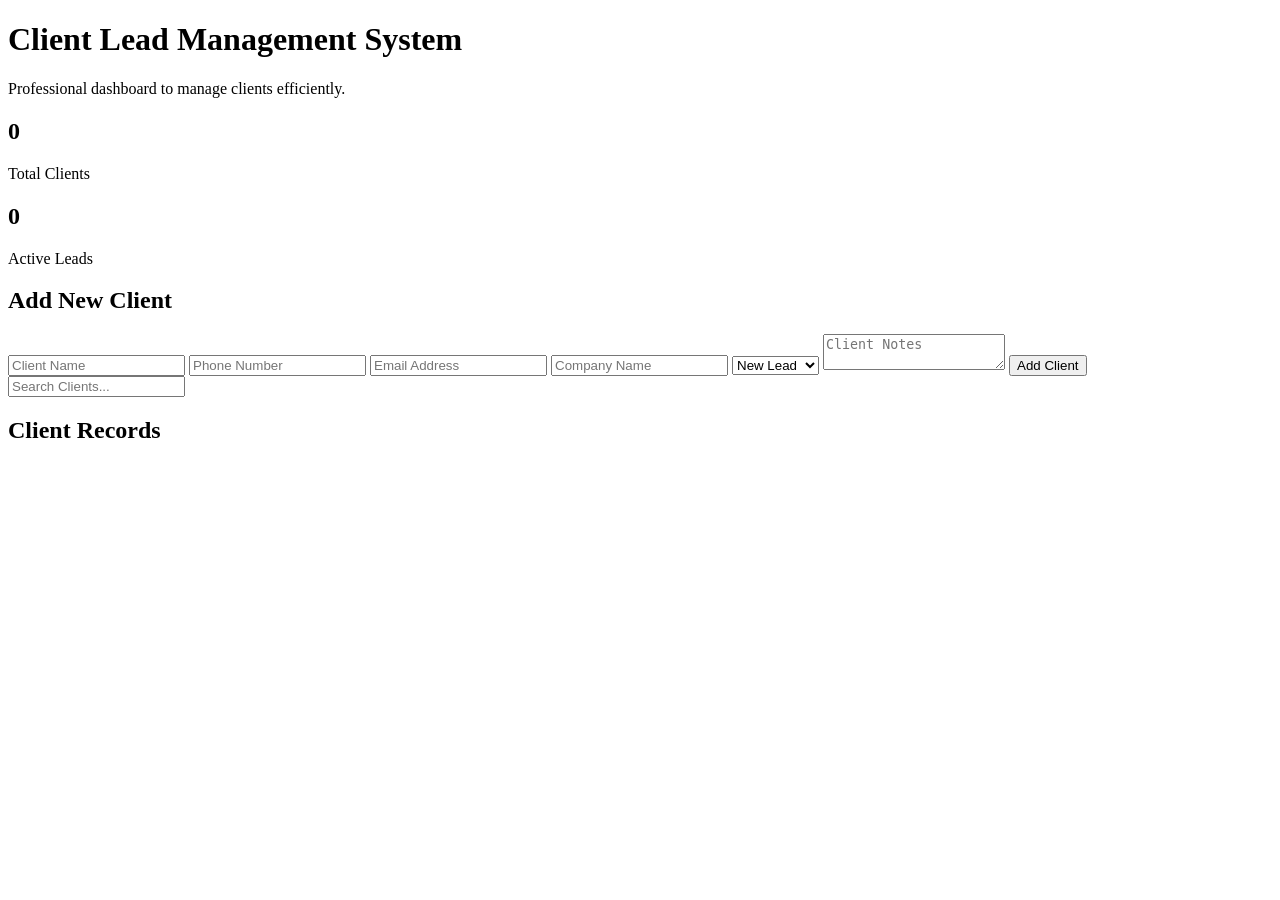
==== Task2.html @ 8d577a1d "Add files via upload" ====
<!DOCTYPE html>
<html>
<head>
  <title>Client Lead Management System</title>
  <link rel="stylesheet" href="task2.css">
</head>

<body>

<div class="container">

  <header>
    <h1>Client Lead Management System</h1>

    <p>
      Professional dashboard to manage clients efficiently.
    </p>
  </header>

  <div class="stats">

    <div class="stat-card">
      <h2 id="totalClients">0</h2>
      <p>Total Clients</p>
    </div>

    <div class="stat-card">
      <h2 id="activeClients">0</h2>
      <p>Active Leads</p>
    </div>

  </div>

  <div class="main-card">

    <h2>Add New Client</h2>

    <input type="text"
    id="name"
    placeholder="Client Name">

    <input type="text"
    id="phone"
    placeholder="Phone Number">

    <input type="email"
    id="email"
    placeholder="Email Address">

    <input type="text"
    id="company"
    placeholder="Company Name">

    <select id="status">
      <option>New Lead</option>
      <option>Pending</option>
      <option>Completed</option>
    </select>

    <textarea
    id="notes"
    placeholder="Client Notes"></textarea>

    <button onclick="addClient()">
      Add Client
    </button>

  </div>

  <div class="main-card">

    <div class="search-box">

      <input type="text"
      id="search"
      placeholder="Search Clients..."
      onkeyup="searchClient()">

    </div>

    <h2>Client Records</h2>

    <div id="clientList"></div>

  </div>

</div>

<script src="task2.js"></script>

</body>
</html>
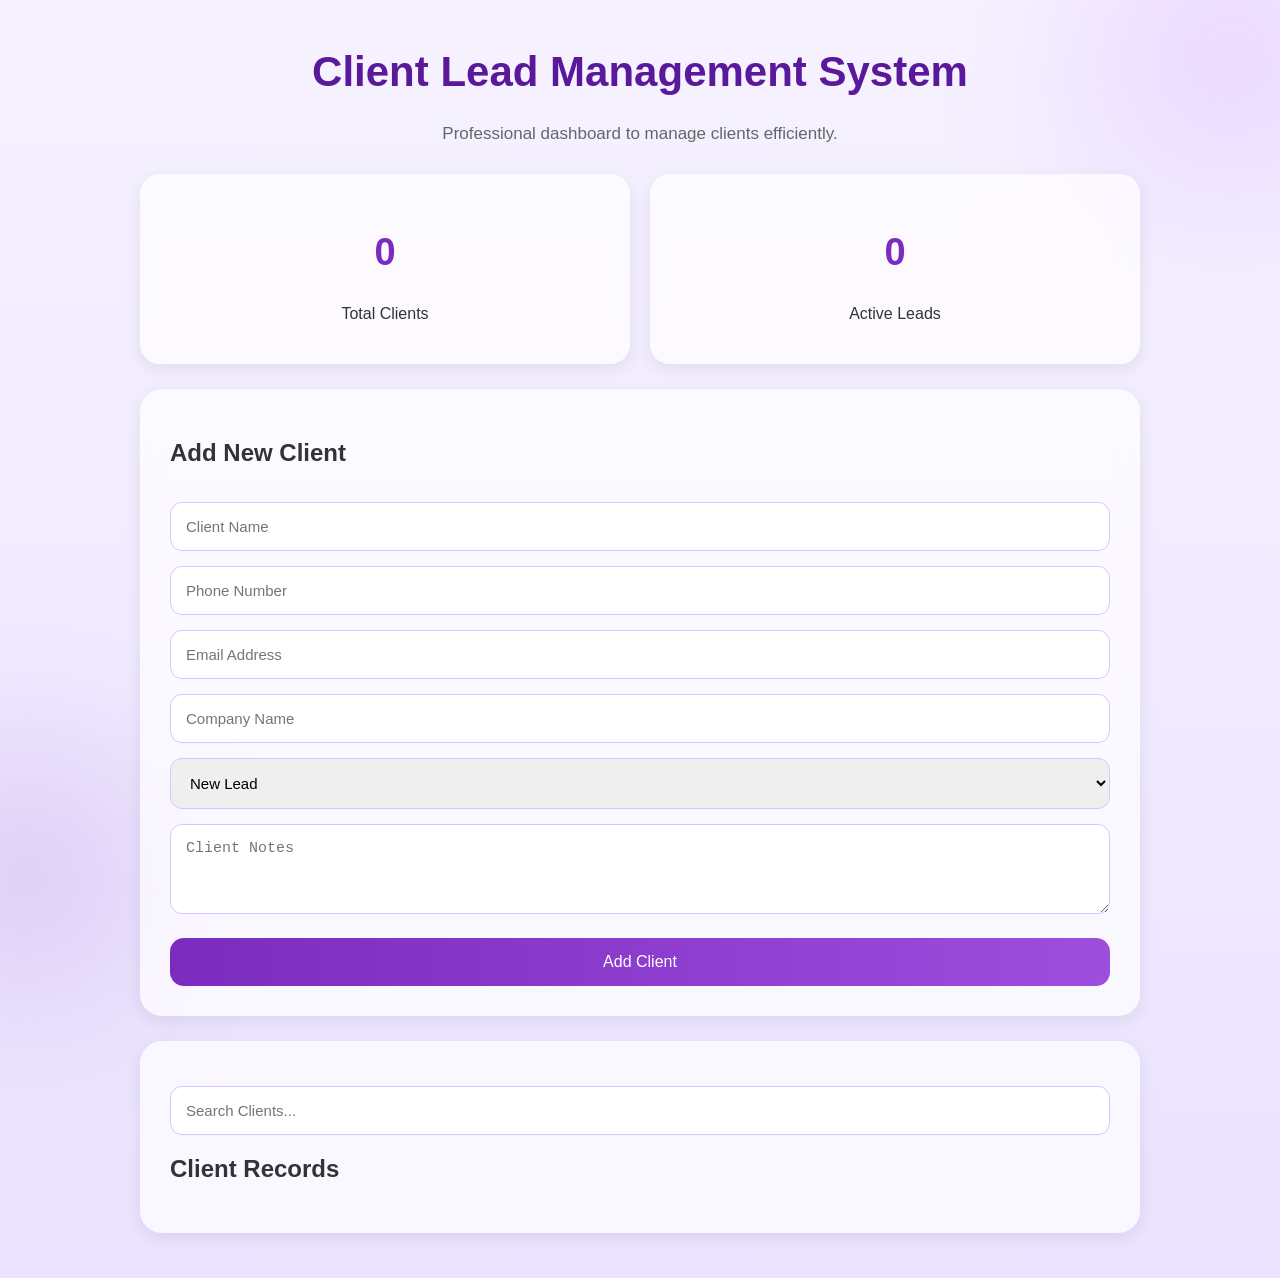
==== commit 564a7fd4: "Rename CSS and JS file references to Task2" ====
--- a/Task2.html
+++ b/Task2.html
@@ -2,7 +2,7 @@
 <html>
 <head>
   <title>Client Lead Management System</title>
-  <link rel="stylesheet" href="task2.css">
+  <link rel="stylesheet" href="Task2.css">
 </head>
 
 <body>
@@ -86,7 +86,7 @@
 
 </div>
 
-<script src="task2.js"></script>
+<script src="Task2.js"></script>
 
 </body>
-</html>+</html>
--- a/Task2.css
+++ b/Task2.css
@@ -0,0 +1,375 @@
+body {
+  margin: 0;
+  padding: 20px;
+  font-family: Arial, sans-serif;
+
+  background:
+  linear-gradient(to bottom,
+  #f6f2ff,
+  #ebe3ff);
+
+  color: #333;
+
+  animation: fadeIn 1s ease;
+}
+
+/* PAGE FADE */
+
+@keyframes fadeIn {
+
+  from {
+    opacity: 0;
+    transform: translateY(20px);
+  }
+
+  to {
+    opacity: 1;
+    transform: translateY(0);
+  }
+
+}
+
+/* BACKGROUND GLOW EFFECTS */
+
+body::before {
+
+  content: "";
+
+  position: fixed;
+
+  width: 300px;
+  height: 300px;
+
+  background: #c77dff;
+
+  border-radius: 50%;
+
+  top: -100px;
+  right: -100px;
+
+  opacity: 0.2;
+
+  filter: blur(80px);
+
+  z-index: -1;
+
+}
+
+body::after {
+
+  content: "";
+
+  position: fixed;
+
+  width: 250px;
+  height: 250px;
+
+  background: #7b2cbf;
+
+  border-radius: 50%;
+
+  bottom: -100px;
+  left: -100px;
+
+  opacity: 0.15;
+
+  filter: blur(80px);
+
+  z-index: -1;
+
+}
+
+.container {
+  max-width: 1000px;
+  margin: auto;
+}
+
+/* HEADER */
+
+header {
+  text-align: center;
+  margin-bottom: 30px;
+}
+
+header h1 {
+
+  color: #5a189a;
+
+  font-size: 42px;
+
+  text-align: center;
+
+  animation:
+  glow 2s ease-in-out infinite alternate;
+
+}
+
+@keyframes glow {
+
+  from {
+
+    text-shadow:
+    0px 0px 5px #c77dff,
+    0px 0px 10px #c77dff;
+
+  }
+
+  to {
+
+    text-shadow:
+    0px 0px 15px #9d4edd,
+    0px 0px 25px #9d4edd;
+
+  }
+
+}
+
+header p {
+  color: #666;
+  font-size: 17px;
+}
+
+/* STATS */
+
+.stats {
+  display: flex;
+  gap: 20px;
+  margin-bottom: 25px;
+}
+
+.stat-card {
+
+  flex: 1;
+
+  background:
+  rgba(255,255,255,0.7);
+
+  backdrop-filter: blur(10px);
+
+  padding: 25px;
+
+  border-radius: 20px;
+
+  text-align: center;
+
+  box-shadow:
+  0px 5px 18px rgba(0,0,0,0.08);
+
+  transition: 0.4s ease;
+
+}
+
+.stat-card:hover {
+
+  transform:
+  translateY(-8px);
+
+  box-shadow:
+  0px 10px 28px rgba(90,24,154,0.15);
+
+}
+
+.stat-card h2 {
+
+  color: #7b2cbf;
+  font-size: 38px;
+
+}
+
+/* MAIN CARDS */
+
+.main-card {
+
+  background:
+  rgba(255,255,255,0.7);
+
+  backdrop-filter: blur(10px);
+
+  padding: 30px;
+
+  border-radius: 22px;
+
+  margin-bottom: 25px;
+
+  box-shadow:
+  0px 5px 18px rgba(0,0,0,0.08);
+
+  transition: 0.4s ease;
+
+}
+
+.main-card:hover {
+
+  transform:
+  translateY(-6px);
+
+  box-shadow:
+  0px 10px 28px rgba(90,24,154,0.12);
+
+}
+
+/* INPUTS */
+
+input,
+textarea,
+select {
+
+  width: 100%;
+
+  padding: 15px;
+
+  margin-top: 15px;
+
+  border-radius: 12px;
+
+  border:
+  1px solid #d7c5ff;
+
+  font-size: 15px;
+
+  box-sizing: border-box;
+
+  transition: 0.3s;
+
+}
+
+input:focus,
+textarea:focus,
+select:focus {
+
+  outline: none;
+
+  border-color: #9d4edd;
+
+  box-shadow:
+  0px 0px 10px rgba(157,78,221,0.2);
+
+}
+
+textarea {
+  height: 90px;
+}
+
+/* BUTTON */
+
+button {
+
+  width: 100%;
+
+  margin-top: 20px;
+
+  background:
+  linear-gradient(to right,
+  #7b2cbf,
+  #9d4edd);
+
+  color: white;
+
+  border: none;
+
+  padding: 15px;
+
+  border-radius: 14px;
+
+  font-size: 16px;
+
+  transition: 0.3s;
+
+}
+
+button:hover {
+
+  transform: scale(1.03);
+
+  box-shadow:
+  0px 0px 18px rgba(157,78,221,0.4);
+
+}
+
+/* SEARCH */
+
+.search-box {
+  margin-bottom: 20px;
+}
+
+/* CLIENT CARDS */
+
+.client-card {
+
+  background: #f5f0ff;
+
+  padding: 22px;
+
+  border-radius: 18px;
+
+  margin-top: 20px;
+
+  line-height: 1.8;
+
+  transition: 0.4s ease;
+
+  animation:
+  popUp 0.5s ease;
+
+}
+
+.client-card:hover {
+
+  transform:
+  translateY(-5px);
+
+  box-shadow:
+  0px 8px 20px rgba(90,24,154,0.12);
+
+}
+
+@keyframes popUp {
+
+  from {
+    opacity: 0;
+    transform: scale(0.9);
+  }
+
+  to {
+    opacity: 1;
+    transform: scale(1);
+  }
+
+}
+
+/* STATUS TAGS */
+
+.status {
+
+  display: inline-block;
+
+  padding: 6px 14px;
+
+  border-radius: 25px;
+
+  color: white;
+
+  font-size: 14px;
+
+  margin-top: 10px;
+
+}
+
+.new {
+  background: #7b2cbf;
+}
+
+.pending {
+  background: #ff9f1c;
+}
+
+.completed {
+  background: #2dc653;
+}
+
+/* DELETE BUTTON */
+
+.delete-btn {
+  margin-top: 15px;
+  background: #e63946;
+}
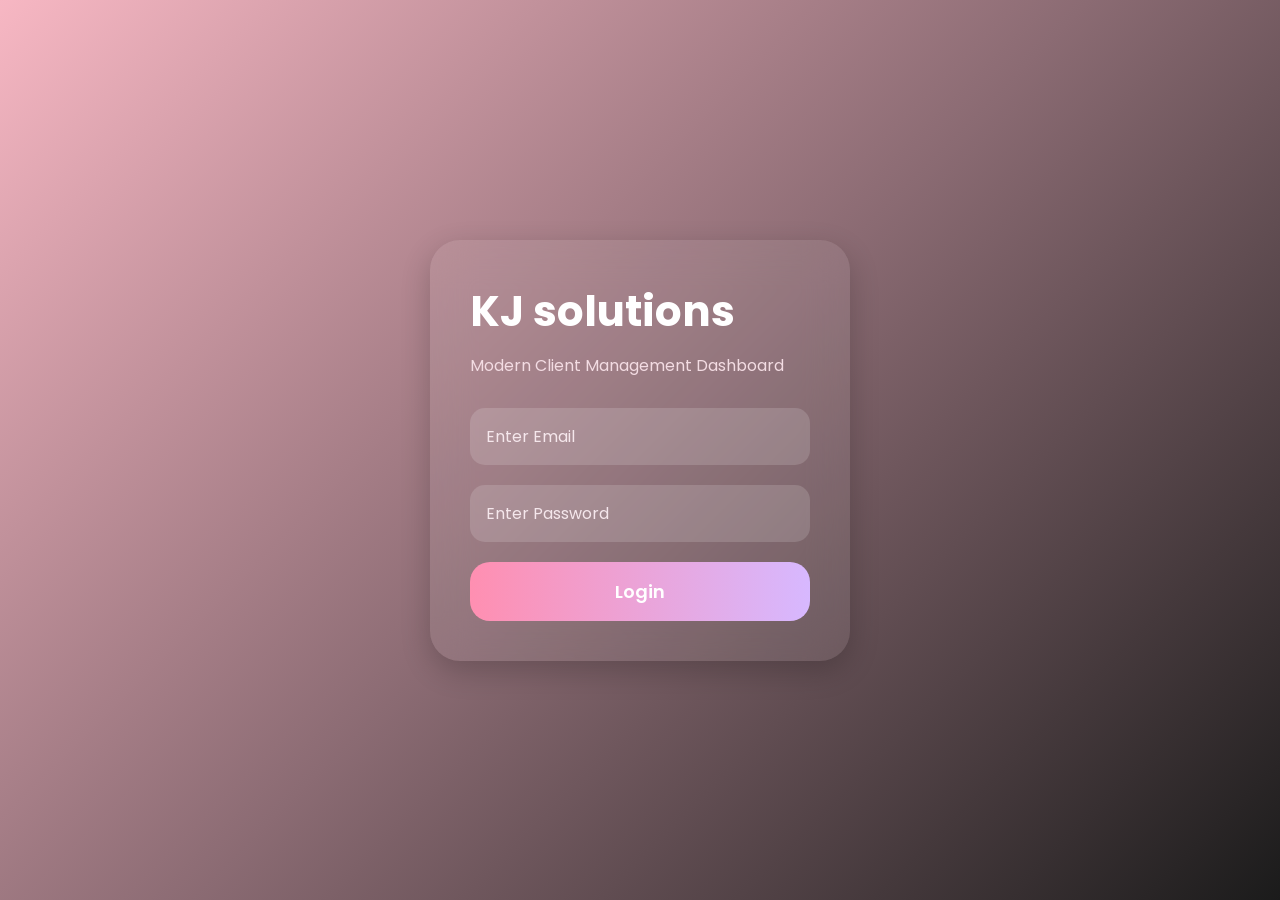
==== commit efcfe6e8: "Add files via upload" ====
--- a/Task2.html
+++ b/Task2.html
@@ -1,92 +1,924 @@
 <!DOCTYPE html>
-<html>
+<html lang="en">
 <head>
-  <title>Client Lead Management System</title>
-  <link rel="stylesheet" href="Task2.css">
+<meta charset="UTF-8">
+<meta name="viewport" content="width=device-width, initial-scale=1.0">
+
+<title>KJ Solutions CRM</title>
+
+<link rel="preconnect" href="https://fonts.googleapis.com">
+<link rel="preconnect" href="https://fonts.gstatic.com" crossorigin>
+
+<link href="https://fonts.googleapis.com/css2?family=Poppins:wght@300;400;500;600;700&display=swap" rel="stylesheet">
+
+<style>
+
+*{
+    margin:0;
+    padding:0;
+    box-sizing:border-box;
+    font-family:'Poppins',sans-serif;
+}
+
+body{
+    background:
+    linear-gradient(
+    135deg,
+    #f7b7c3,
+    #8b6b73,
+    #1b1b1b
+    );
+
+    color:white;
+    overflow-x:hidden;
+}
+
+/* LOGIN PAGE */
+
+.login-page{
+
+    width:100%;
+    height:100vh;
+
+    display:flex;
+    justify-content:center;
+    align-items:center;
+
+    padding:20px;
+}
+
+.login-box{
+
+    width:100%;
+    max-width:420px;
+
+    background:rgba(255,255,255,0.08);
+
+    backdrop-filter:blur(20px);
+
+    padding:40px;
+
+    border-radius:30px;
+
+    box-shadow:0 10px 30px rgba(0,0,0,0.2);
+
+    animation:fadeIn 1s ease;
+}
+
+.login-box h1{
+
+    font-size:42px;
+    margin-bottom:10px;
+}
+
+.login-box p{
+
+    color:#f3dce3;
+    margin-bottom:30px;
+}
+
+.login-box input{
+
+    width:100%;
+    padding:16px;
+
+    border:none;
+    outline:none;
+
+    border-radius:15px;
+
+    margin-bottom:20px;
+
+    background:rgba(255,255,255,0.15);
+
+    color:white;
+
+    font-size:16px;
+}
+
+.login-box input::placeholder{
+    color:#f5e7ec;
+}
+
+.login-box button{
+
+    width:100%;
+    padding:16px;
+
+    border:none;
+
+    border-radius:20px;
+
+    background:
+    linear-gradient(
+    to right,
+    #ff8fb1,
+    #d7b8ff
+    );
+
+    color:white;
+
+    font-size:18px;
+    font-weight:600;
+
+    cursor:pointer;
+
+    transition:0.4s;
+}
+
+.login-box button:hover{
+
+    transform:translateY(-3px);
+    box-shadow:0 0 20px #ffb3cb;
+}
+
+/* DASHBOARD */
+
+.dashboard{
+
+    display:none;
+
+    width:100%;
+
+    padding:30px;
+}
+
+.topbar{
+
+    display:flex;
+    justify-content:space-between;
+    align-items:center;
+
+    margin-bottom:50px;
+}
+
+.logo{
+
+    font-size:42px;
+    font-weight:700;
+}
+
+.topbar button{
+
+    padding:15px 30px;
+
+    border:none;
+
+    border-radius:20px;
+
+    background:
+    linear-gradient(
+    to right,
+    #ff8fb1,
+    #d7b8ff
+    );
+
+    color:white;
+
+    font-size:16px;
+    font-weight:600;
+
+    cursor:pointer;
+}
+
+.hero-section{
+
+    display:flex;
+    justify-content:space-between;
+    align-items:center;
+
+    gap:40px;
+
+    margin-bottom:60px;
+}
+
+.hero-text{
+
+    flex:1;
+}
+
+.hero-text h2{
+
+    font-size:70px;
+    line-height:1.1;
+
+    margin-bottom:20px;
+
+    color:#ffd7ef;
+}
+
+.hero-text p{
+
+    font-size:20px;
+
+    line-height:1.8;
+
+    color:#f5dce8;
+
+    margin-bottom:30px;
+}
+
+.hero-text button{
+
+    padding:18px 40px;
+
+    border:none;
+
+    border-radius:30px;
+
+    background:
+    linear-gradient(
+    to right,
+    #ff8fb1,
+    #d7b8ff
+    );
+
+    color:white;
+
+    font-size:18px;
+    font-weight:600;
+
+    cursor:pointer;
+}
+
+.hero-image{
+
+    flex:1;
+}
+
+.hero-image img{
+
+    width:100%;
+
+    border-radius:40px;
+
+    box-shadow:0 10px 40px rgba(0,0,0,0.3);
+}
+
+/* STATS */
+
+.stats-section{
+
+    display:grid;
+
+    grid-template-columns:
+    repeat(auto-fit,minmax(220px,1fr));
+
+    gap:25px;
+
+    margin-bottom:60px;
+}
+
+.stat-card{
+
+    background:rgba(255,255,255,0.08);
+
+    backdrop-filter:blur(15px);
+
+    padding:30px;
+
+    border-radius:30px;
+
+    transition:0.4s;
+}
+
+.stat-card:hover{
+
+    transform:translateY(-8px);
+}
+
+.stat-card h3{
+
+    font-size:48px;
+    margin-bottom:10px;
+}
+
+/* CLIENT SECTION */
+
+.client-section{
+
+    background:rgba(255,255,255,0.08);
+
+    padding:30px;
+
+    border-radius:30px;
+
+    margin-bottom:60px;
+}
+
+.client-section h2{
+
+    margin-bottom:30px;
+
+    font-size:40px;
+}
+
+.client-section input{
+
+    width:100%;
+
+    padding:16px;
+
+    margin-bottom:20px;
+
+    border:none;
+    outline:none;
+
+    border-radius:15px;
+
+    background:rgba(255,255,255,0.15);
+
+    color:white;
+
+    font-size:16px;
+}
+
+.client-section input::placeholder{
+
+    color:#f5dce8;
+}
+
+.client-section button{
+
+    padding:15px 35px;
+
+    border:none;
+
+    border-radius:20px;
+
+    background:
+    linear-gradient(
+    to right,
+    #ff8fb1,
+    #d7b8ff
+    );
+
+    color:white;
+
+    font-size:16px;
+    font-weight:600;
+
+    cursor:pointer;
+
+    margin-bottom:30px;
+}
+
+table{
+
+    width:100%;
+
+    border-collapse:collapse;
+}
+
+th,td{
+
+    padding:18px;
+
+    text-align:left;
+}
+
+th{
+
+    background:rgba(255,255,255,0.1);
+}
+
+tr{
+
+    border-bottom:1px solid rgba(255,255,255,0.1);
+}
+
+/* ANALYTICS */
+
+.analytics{
+
+    margin-bottom:60px;
+}
+
+.analytics h2{
+
+    font-size:42px;
+
+    margin-bottom:30px;
+}
+
+.analytics-grid{
+
+    display:grid;
+
+    grid-template-columns:
+    repeat(auto-fit,minmax(250px,1fr));
+
+    gap:25px;
+}
+
+.analytics-card{
+
+    background:rgba(255,255,255,0.08);
+
+    padding:30px;
+
+    border-radius:30px;
+
+    transition:0.4s;
+}
+
+.analytics-card:hover{
+
+    transform:scale(1.03);
+}
+
+.analytics-card h3{
+
+    font-size:40px;
+
+    margin-bottom:15px;
+}
+
+/* FOOTER */
+
+footer{
+
+    text-align:center;
+
+    padding:30px;
+
+    color:#f5dce8;
+}
+
+/* MOBILE */
+
+@media(max-width:768px){
+
+.hero-section{
+
+    flex-direction:column;
+}
+
+.hero-text h2{
+
+    font-size:48px;
+}
+
+.topbar{
+
+    flex-direction:column;
+
+    gap:20px;
+}
+
+.dashboard{
+
+    padding:20px;
+}
+
+.login-box{
+
+    padding:30px 20px;
+}
+
+}
+
+/* ANIMATION */
+
+@keyframes fadeIn{
+
+from{
+    opacity:0;
+    transform:translateY(20px);
+}
+
+to{
+    opacity:1;
+    transform:translateY(0);
+}
+
+}
+
+</style>
 </head>
 
 <body>
 
-<div class="container">
-
-  <header>
-    <h1>Client Lead Management System</h1>
-
-    <p>
-      Professional dashboard to manage clients efficiently.
-    </p>
-  </header>
-
-  <div class="stats">
-
-    <div class="stat-card">
-      <h2 id="totalClients">0</h2>
-      <p>Total Clients</p>
+<!-- LOGIN -->
+
+<div class="login-page">
+
+    <div class="login-box">
+
+        <h1>KJ solutions</h1>
+
+        <p>
+        Modern Client Management Dashboard
+        </p>
+
+        <input type="email"
+        placeholder="Enter Email">
+
+        <input type="password"
+        placeholder="Enter Password">
+
+        <button onclick="showDashboard()">
+        Login
+        </button>
+
     </div>
 
-    <div class="stat-card">
-      <h2 id="activeClients">0</h2>
-      <p>Active Leads</p>
+</div>
+
+<!-- DASHBOARD -->
+
+<div class="dashboard" id="dashboard">
+
+    <div class="topbar">
+
+        <div class="logo">
+        KJ CRM
+        </div>
+
+        <button>
+        Chennai, India 📍
+        </button>
+
     </div>
 
-  </div>
-
-  <div class="main-card">
-
-    <h2>Add New Client</h2>
-
-    <input type="text"
-    id="name"
-    placeholder="Client Name">
-
-    <input type="text"
-    id="phone"
-    placeholder="Phone Number">
-
-    <input type="email"
-    id="email"
-    placeholder="Email Address">
-
-    <input type="text"
-    id="company"
-    placeholder="Company Name">
-
-    <select id="status">
-      <option>New Lead</option>
-      <option>Pending</option>
-      <option>Completed</option>
-    </select>
-
-    <textarea
-    id="notes"
-    placeholder="Client Notes"></textarea>
-
-    <button onclick="addClient()">
-      Add Client
-    </button>
-
-  </div>
-
-  <div class="main-card">
-
-    <div class="search-box">
-
-      <input type="text"
-      id="search"
-      placeholder="Search Clients..."
-      onkeyup="searchClient()">
+    <!-- HERO -->
+
+    <div class="hero-section">
+
+        <div class="hero-text">
+
+            <h2>
+            Manage Client Records Efficiently
+            </h2>
+
+            <p>
+            Professional CRM dashboard to manage
+            projects, analytics, meetings and
+            customer records with aesthetic modern UI.
+            </p>
+
+            <button>
+            Explore More
+            </button>
+
+        </div>
+
+        <div class="hero-image">
+
+            <img src="https://images.unsplash.com/photo-1522202176988-66273c2fd55f?q=80&w=1200&auto=format&fit=crop">
+
+        </div>
 
     </div>
 
-    <h2>Client Records</h2>
-
-    <div id="clientList"></div>
-
-  </div>
+    <!-- STATS -->
+
+    <div class="stats-section">
+
+        <div class="stat-card">
+            <h3>120+</h3>
+            <p>Projects Completed</p>
+        </div>
+
+        <div class="stat-card">
+            <h3>98%</h3>
+            <p>Success Rate</p>
+        </div>
+
+        <div class="stat-card">
+            <h3>24/7</h3>
+            <p>Support</p>
+        </div>
+
+    </div>
+
+    <!-- CLIENT RECORDS -->
+
+    <div class="client-section">
+
+        <h2>
+        Client Records
+        </h2>
+
+        <input type="text"
+        id="clientName"
+        placeholder="Client Name">
+
+        <input type="text"
+        id="clientProject"
+        placeholder="Project Name">
+
+        <button onclick="addClient()">
+        Add Client
+        </button>
+
+        <table>
+
+            <thead>
+
+                <tr>
+
+                    <th>Client</th>
+                    <th>Project</th>
+                    <th>Status</th>
+
+                </tr>
+
+            </thead>
+
+            <tbody id="clientTable">
+
+            </tbody>
+
+        </table>
+
+    </div>
+
+    <!-- ANALYTICS -->
+
+    <div class="analytics">
+
+        <h2>
+        Analytics Overview
+        </h2>
+
+        <div class="analytics-grid">
+
+            <div class="analytics-card">
+
+                <h3>85%</h3>
+
+                <p>
+                Customer Satisfaction
+                </p>
+
+            </div>
+
+            <div class="analytics-card">
+
+                <h3>250+</h3>
+
+                <p>
+                Active Clients
+                </p>
+
+            </div>
+
+            <div class="analytics-card">
+
+                <h3>40+</h3>
+
+                <p>
+                Meetings This Week
+                </p>
+
+            </div>
+
+        </div>
+
 
 </div>
 
-<script src="Task2.js"></script>
+<!-- JAVASCRIPT -->
+
+<script>
+
+function showDashboard(){
+
+document.querySelector(".login-page")
+.style.display="none";
+
+document.getElementById("dashboard")
+.style.display="block";
+
+}
+
+function addClient(){
+
+const name =
+document.getElementById("clientName").value;
+
+const project =
+document.getElementById("clientProject").value;
+
+if(name==="" || project===""){
+
+alert("Please fill all fields");
+
+return;
+
+}
+
+const table =
+document.getElementById("clientTable");
+
+const row =
+table.insertRow();
+
+row.innerHTML = `
+
+<tr>
+<td>${name}</td>
+<td>${project}</td>
+<td>Active</td>
+</tr>
+
+`;
+
+document.getElementById("clientName").value="";
+document.getElementById("clientProject").value="";
+
+}
+
+</script>
 
 </body>
 </html>
+<!-- GRAPH SECTION -->
+
+<div class="analytics">
+
+    <h2>
+    Performance Graph
+    </h2>
+
+    <div class="graph-container">
+
+        <div class="graph-card">
+
+            <div class="bar bar1">
+                <span>80%</span>
+            </div>
+
+            <div class="bar bar2">
+                <span>65%</span>
+            </div>
+
+            <div class="bar bar3">
+                <span>95%</span>
+            </div>
+
+            <div class="bar bar4">
+                <span>75%</span>
+            </div>
+
+            <div class="bar bar5">
+                <span>90%</span>
+            </div>
+
+        </div>
+
+        <div class="graph-labels">
+
+            <p>Clients</p>
+
+            <p>Projects</p>
+
+            <p>Growth</p>
+
+            <p>Meetings</p>
+
+            <p>Revenue</p>
+
+        </div>
+
+    </div>
+
+</div>
+
+
+
+<style>
+
+.graph-container{
+
+    background:rgba(255,255,255,0.08);
+
+    padding:30px;
+
+    border-radius:30px;
+
+    margin-top:30px;
+}
+
+.graph-card{
+
+    display:flex;
+
+    justify-content:space-around;
+
+    align-items:flex-end;
+
+    height:300px;
+
+    gap:20px;
+}
+
+.bar{
+
+    width:60px;
+
+    border-radius:20px 20px 0 0;
+
+    position:relative;
+
+    animation:grow 2s ease;
+}
+
+.bar span{
+
+    position:absolute;
+
+    top:-35px;
+
+    left:50%;
+
+    transform:translateX(-50%);
+
+    font-weight:600;
+}
+
+.bar1{
+
+    height:220px;
+
+    background:
+    linear-gradient(
+    to top,
+    #ff8fb1,
+    #ffd1dc
+    );
+}
+
+.bar2{
+
+    height:180px;
+
+    background:
+    linear-gradient(
+    to top,
+    #cba6f7,
+    #f4d4ff
+    );
+}
+
+.bar3{
+
+    height:260px;
+
+    background:
+    linear-gradient(
+    to top,
+    #ff8fb1,
+    #d7b8ff
+    );
+}
+
+.bar4{
+
+    height:200px;
+
+    background:
+    linear-gradient(
+    to top,
+    #ffc2d1,
+    #e9c6ff
+    );
+}
+
+.bar5{
+
+    height:240px;
+
+    background:
+    linear-gradient(
+    to top,
+    #ff9eb5,
+    #e0bbff
+    );
+}
+
+.graph-labels{
+
+    display:flex;
+
+    justify-content:space-around;
+
+    margin-top:20px;
+
+    color:#f5dce8;
+}
+
+@keyframes grow{
+
+from{
+
+    height:0;
+}
+
+}
+
+</style>
+<footer>
+  Designed with  🌙  by KJ solutions 
+</footer>
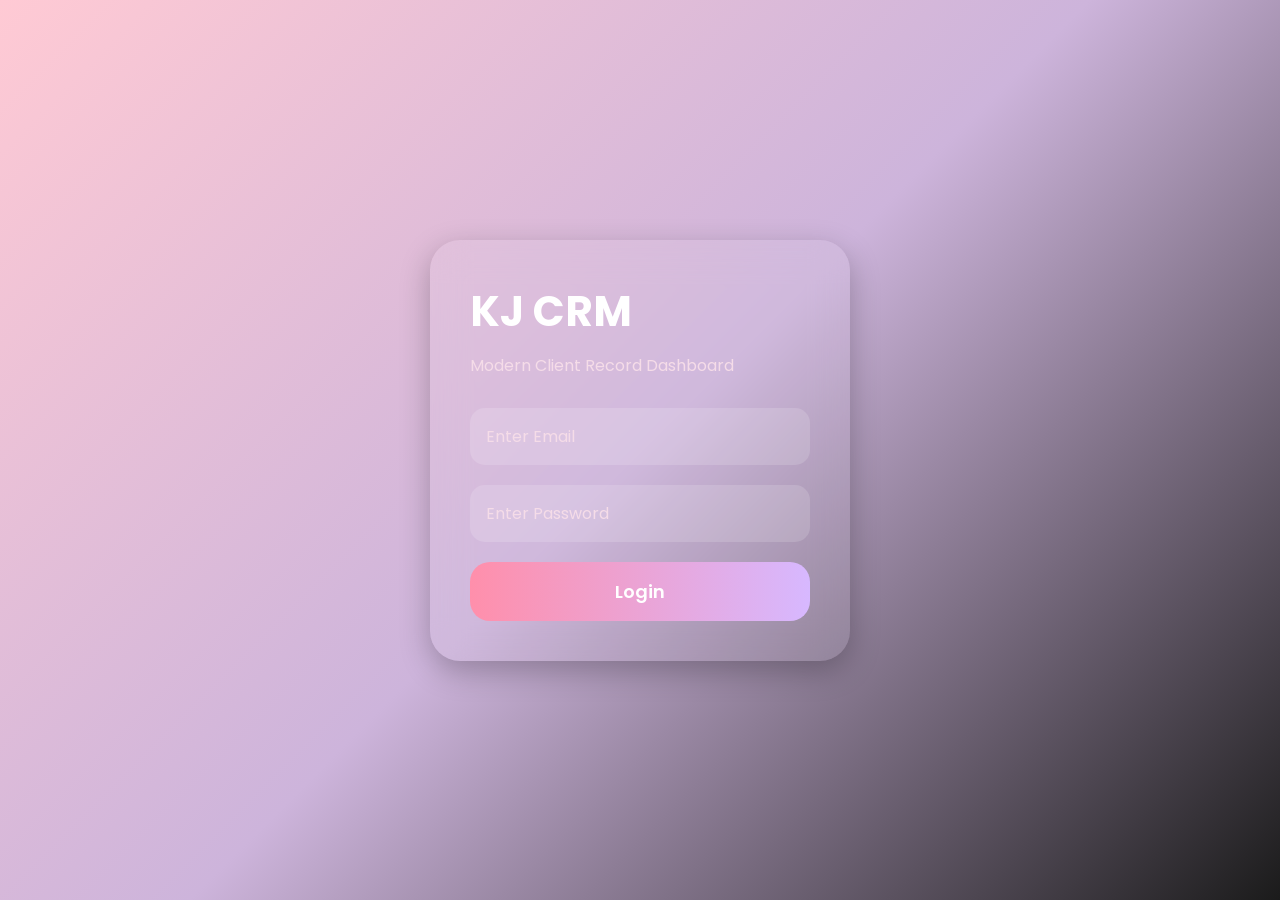
==== commit 75e66d07: "Add initial HTML structure for KJ Solutions CRM" ====
--- a/Task2.html
+++ b/Task2.html
@@ -1,13 +1,13 @@
 <!DOCTYPE html>
 <html lang="en">
 <head>
+
 <meta charset="UTF-8">
 <meta name="viewport" content="width=device-width, initial-scale=1.0">
 
 <title>KJ Solutions CRM</title>
 
 <link rel="preconnect" href="https://fonts.googleapis.com">
-<link rel="preconnect" href="https://fonts.gstatic.com" crossorigin>
 
 <link href="https://fonts.googleapis.com/css2?family=Poppins:wght@300;400;500;600;700&display=swap" rel="stylesheet">
 
@@ -21,19 +21,21 @@
 }
 
 body{
+
     background:
     linear-gradient(
     135deg,
-    #f7b7c3,
-    #8b6b73,
+    #ffcad4,
+    #cdb4db,
     #1b1b1b
     );
 
     color:white;
+
     overflow-x:hidden;
 }
 
-/* LOGIN PAGE */
+/* LOGIN */
 
 .login-page{
 
@@ -54,13 +56,13 @@
 
     background:rgba(255,255,255,0.08);
 
-    backdrop-filter:blur(20px);
+    backdrop-filter:blur(18px);
 
     padding:40px;
 
     border-radius:30px;
 
-    box-shadow:0 10px 30px rgba(0,0,0,0.2);
+    box-shadow:0 10px 30px rgba(0,0,0,0.25);
 
     animation:fadeIn 1s ease;
 }
@@ -68,18 +70,21 @@
 .login-box h1{
 
     font-size:42px;
+
     margin-bottom:10px;
 }
 
 .login-box p{
 
-    color:#f3dce3;
     margin-bottom:30px;
+
+    color:#f5dce8;
 }
 
 .login-box input{
 
     width:100%;
+
     padding:16px;
 
     border:none;
@@ -97,12 +102,14 @@
 }
 
 .login-box input::placeholder{
-    color:#f5e7ec;
+
+    color:#f5dce8;
 }
 
 .login-box button{
 
     width:100%;
+
     padding:16px;
 
     border:none;
@@ -112,7 +119,7 @@
     background:
     linear-gradient(
     to right,
-    #ff8fb1,
+    #ff8fab,
     #d7b8ff
     );
 
@@ -129,6 +136,7 @@
 .login-box button:hover{
 
     transform:translateY(-3px);
+
     box-shadow:0 0 20px #ffb3cb;
 }
 
@@ -140,8 +148,10 @@
 
     width:100%;
 
-    padding:30px;
-}
+    padding:40px;
+}
+
+/* TOPBAR */
 
 .topbar{
 
@@ -149,7 +159,7 @@
     justify-content:space-between;
     align-items:center;
 
-    margin-bottom:50px;
+    margin-bottom:60px;
 }
 
 .logo{
@@ -158,7 +168,7 @@
     font-weight:700;
 }
 
-.topbar button{
+.location-btn{
 
     padding:15px 30px;
 
@@ -169,17 +179,16 @@
     background:
     linear-gradient(
     to right,
-    #ff8fb1,
+    #ff8fab,
     #d7b8ff
     );
 
     color:white;
 
-    font-size:16px;
     font-weight:600;
-
-    cursor:pointer;
-}
+}
+
+/* HERO */
 
 .hero-section{
 
@@ -187,9 +196,9 @@
     justify-content:space-between;
     align-items:center;
 
-    gap:40px;
-
-    margin-bottom:60px;
+    gap:50px;
+
+    margin-bottom:70px;
 }
 
 .hero-text{
@@ -199,23 +208,24 @@
 
 .hero-text h2{
 
-    font-size:70px;
+    font-size:68px;
+
     line-height:1.1;
 
-    margin-bottom:20px;
-
-    color:#ffd7ef;
+    margin-bottom:25px;
+
+    color:#ffe5f0;
 }
 
 .hero-text p{
 
-    font-size:20px;
-
-    line-height:1.8;
+    font-size:19px;
+
+    line-height:1.9;
+
+    margin-bottom:30px;
 
     color:#f5dce8;
-
-    margin-bottom:30px;
 }
 
 .hero-text button{
@@ -229,16 +239,22 @@
     background:
     linear-gradient(
     to right,
-    #ff8fb1,
+    #ff8fab,
     #d7b8ff
     );
 
     color:white;
 
     font-size:18px;
-    font-weight:600;
 
     cursor:pointer;
+
+    transition:0.4s;
+}
+
+.hero-text button:hover{
+
+    transform:translateY(-4px);
 }
 
 .hero-image{
@@ -250,9 +266,11 @@
 
     width:100%;
 
-    border-radius:40px;
+    border-radius:35px;
 
     box-shadow:0 10px 40px rgba(0,0,0,0.3);
+
+    animation:float 4s ease infinite;
 }
 
 /* STATS */
@@ -266,7 +284,7 @@
 
     gap:25px;
 
-    margin-bottom:60px;
+    margin-bottom:70px;
 }
 
 .stat-card{
@@ -275,7 +293,7 @@
 
     backdrop-filter:blur(15px);
 
-    padding:30px;
+    padding:35px;
 
     border-radius:30px;
 
@@ -290,27 +308,28 @@
 .stat-card h3{
 
     font-size:48px;
+
     margin-bottom:10px;
 }
 
-/* CLIENT SECTION */
+/* CLIENT RECORDS */
 
 .client-section{
 
     background:rgba(255,255,255,0.08);
 
-    padding:30px;
+    padding:35px;
 
     border-radius:30px;
 
-    margin-bottom:60px;
+    margin-bottom:70px;
 }
 
 .client-section h2{
 
+    font-size:42px;
+
     margin-bottom:30px;
-
-    font-size:40px;
 }
 
 .client-section input{
@@ -329,8 +348,6 @@
     background:rgba(255,255,255,0.15);
 
     color:white;
-
-    font-size:16px;
 }
 
 .client-section input::placeholder{
@@ -349,13 +366,12 @@
     background:
     linear-gradient(
     to right,
-    #ff8fb1,
+    #ff8fab,
     #d7b8ff
     );
 
     color:white;
 
-    font-size:16px;
     font-weight:600;
 
     cursor:pointer;
@@ -391,7 +407,7 @@
 
 .analytics{
 
-    margin-bottom:60px;
+    margin-bottom:70px;
 }
 
 .analytics h2{
@@ -415,405 +431,51 @@
 
     background:rgba(255,255,255,0.08);
 
+    padding:35px;
+
+    border-radius:30px;
+
+    transition:0.4s;
+}
+
+.analytics-card:hover{
+
+    transform:scale(1.03);
+}
+
+.analytics-card h3{
+
+    font-size:42px;
+
+    margin-bottom:15px;
+}
+
+/* GRAPH */
+
+.graph-container{
+
+    background:rgba(255,255,255,0.08);
+
     padding:30px;
 
     border-radius:30px;
 
-    transition:0.4s;
-}
-
-.analytics-card:hover{
-
-    transform:scale(1.03);
-}
-
-.analytics-card h3{
-
-    font-size:40px;
-
-    margin-bottom:15px;
-}
-
-/* FOOTER */
-
-footer{
-
-    text-align:center;
-
-    padding:30px;
-
-    color:#f5dce8;
-}
-
-/* MOBILE */
-
-@media(max-width:768px){
-
-.hero-section{
-
-    flex-direction:column;
-}
-
-.hero-text h2{
-
-    font-size:48px;
-}
-
-.topbar{
-
-    flex-direction:column;
+    margin-top:30px;
+}
+
+.graph-card{
+
+    display:flex;
+
+    justify-content:space-around;
+
+    align-items:flex-end;
+
+    height:300px;
 
     gap:20px;
 }
 
-.dashboard{
-
-    padding:20px;
-}
-
-.login-box{
-
-    padding:30px 20px;
-}
-
-}
-
-/* ANIMATION */
-
-@keyframes fadeIn{
-
-from{
-    opacity:0;
-    transform:translateY(20px);
-}
-
-to{
-    opacity:1;
-    transform:translateY(0);
-}
-
-}
-
-</style>
-</head>
-
-<body>
-
-<!-- LOGIN -->
-
-<div class="login-page">
-
-    <div class="login-box">
-
-        <h1>KJ solutions</h1>
-
-        <p>
-        Modern Client Management Dashboard
-        </p>
-
-        <input type="email"
-        placeholder="Enter Email">
-
-        <input type="password"
-        placeholder="Enter Password">
-
-        <button onclick="showDashboard()">
-        Login
-        </button>
-
-    </div>
-
-</div>
-
-<!-- DASHBOARD -->
-
-<div class="dashboard" id="dashboard">
-
-    <div class="topbar">
-
-        <div class="logo">
-        KJ CRM
-        </div>
-
-        <button>
-        Chennai, India 📍
-        </button>
-
-    </div>
-
-    <!-- HERO -->
-
-    <div class="hero-section">
-
-        <div class="hero-text">
-
-            <h2>
-            Manage Client Records Efficiently
-            </h2>
-
-            <p>
-            Professional CRM dashboard to manage
-            projects, analytics, meetings and
-            customer records with aesthetic modern UI.
-            </p>
-
-            <button>
-            Explore More
-            </button>
-
-        </div>
-
-        <div class="hero-image">
-
-            <img src="https://images.unsplash.com/photo-1522202176988-66273c2fd55f?q=80&w=1200&auto=format&fit=crop">
-
-        </div>
-
-    </div>
-
-    <!-- STATS -->
-
-    <div class="stats-section">
-
-        <div class="stat-card">
-            <h3>120+</h3>
-            <p>Projects Completed</p>
-        </div>
-
-        <div class="stat-card">
-            <h3>98%</h3>
-            <p>Success Rate</p>
-        </div>
-
-        <div class="stat-card">
-            <h3>24/7</h3>
-            <p>Support</p>
-        </div>
-
-    </div>
-
-    <!-- CLIENT RECORDS -->
-
-    <div class="client-section">
-
-        <h2>
-        Client Records
-        </h2>
-
-        <input type="text"
-        id="clientName"
-        placeholder="Client Name">
-
-        <input type="text"
-        id="clientProject"
-        placeholder="Project Name">
-
-        <button onclick="addClient()">
-        Add Client
-        </button>
-
-        <table>
-
-            <thead>
-
-                <tr>
-
-                    <th>Client</th>
-                    <th>Project</th>
-                    <th>Status</th>
-
-                </tr>
-
-            </thead>
-
-            <tbody id="clientTable">
-
-            </tbody>
-
-        </table>
-
-    </div>
-
-    <!-- ANALYTICS -->
-
-    <div class="analytics">
-
-        <h2>
-        Analytics Overview
-        </h2>
-
-        <div class="analytics-grid">
-
-            <div class="analytics-card">
-
-                <h3>85%</h3>
-
-                <p>
-                Customer Satisfaction
-                </p>
-
-            </div>
-
-            <div class="analytics-card">
-
-                <h3>250+</h3>
-
-                <p>
-                Active Clients
-                </p>
-
-            </div>
-
-            <div class="analytics-card">
-
-                <h3>40+</h3>
-
-                <p>
-                Meetings This Week
-                </p>
-
-            </div>
-
-        </div>
-
-
-</div>
-
-<!-- JAVASCRIPT -->
-
-<script>
-
-function showDashboard(){
-
-document.querySelector(".login-page")
-.style.display="none";
-
-document.getElementById("dashboard")
-.style.display="block";
-
-}
-
-function addClient(){
-
-const name =
-document.getElementById("clientName").value;
-
-const project =
-document.getElementById("clientProject").value;
-
-if(name==="" || project===""){
-
-alert("Please fill all fields");
-
-return;
-
-}
-
-const table =
-document.getElementById("clientTable");
-
-const row =
-table.insertRow();
-
-row.innerHTML = `
-
-<tr>
-<td>${name}</td>
-<td>${project}</td>
-<td>Active</td>
-</tr>
-
-`;
-
-document.getElementById("clientName").value="";
-document.getElementById("clientProject").value="";
-
-}
-
-</script>
-
-</body>
-</html>
-<!-- GRAPH SECTION -->
-
-<div class="analytics">
-
-    <h2>
-    Performance Graph
-    </h2>
-
-    <div class="graph-container">
-
-        <div class="graph-card">
-
-            <div class="bar bar1">
-                <span>80%</span>
-            </div>
-
-            <div class="bar bar2">
-                <span>65%</span>
-            </div>
-
-            <div class="bar bar3">
-                <span>95%</span>
-            </div>
-
-            <div class="bar bar4">
-                <span>75%</span>
-            </div>
-
-            <div class="bar bar5">
-                <span>90%</span>
-            </div>
-
-        </div>
-
-        <div class="graph-labels">
-
-            <p>Clients</p>
-
-            <p>Projects</p>
-
-            <p>Growth</p>
-
-            <p>Meetings</p>
-
-            <p>Revenue</p>
-
-        </div>
-
-    </div>
-
-</div>
-
-
-
-<style>
-
-.graph-container{
-
-    background:rgba(255,255,255,0.08);
-
-    padding:30px;
-
-    border-radius:30px;
-
-    margin-top:30px;
-}
-
-.graph-card{
-
-    display:flex;
-
-    justify-content:space-around;
-
-    align-items:flex-end;
-
-    height:300px;
-
-    gap:20px;
-}
-
 .bar{
 
     width:60px;
@@ -834,8 +496,6 @@
     left:50%;
 
     transform:translateX(-50%);
-
-    font-weight:600;
 }
 
 .bar1{
@@ -845,20 +505,20 @@
     background:
     linear-gradient(
     to top,
-    #ff8fb1,
-    #ffd1dc
+    #ff8fab,
+    #ffd6e0
     );
 }
 
 .bar2{
 
-    height:180px;
+    height:170px;
 
     background:
     linear-gradient(
     to top,
-    #cba6f7,
-    #f4d4ff
+    #cdb4db,
+    #f4e1ff
     );
 }
 
@@ -869,7 +529,7 @@
     background:
     linear-gradient(
     to top,
-    #ff8fb1,
+    #ff8fab,
     #d7b8ff
     );
 }
@@ -909,16 +569,400 @@
     color:#f5dce8;
 }
 
+/* FOOTER */
+
+footer{
+
+    text-align:center;
+
+    padding:30px;
+
+    color:#f5dce8;
+}
+
+/* MOBILE */
+
+@media(max-width:768px){
+
+.hero-section{
+
+    flex-direction:column;
+}
+
+.hero-text h2{
+
+    font-size:48px;
+}
+
+.topbar{
+
+    flex-direction:column;
+
+    gap:20px;
+}
+
+.dashboard{
+
+    padding:20px;
+}
+
+}
+
+/* ANIMATIONS */
+
+@keyframes float{
+
+0%{
+    transform:translateY(0);
+}
+
+50%{
+    transform:translateY(-15px);
+}
+
+100%{
+    transform:translateY(0);
+}
+
+}
+
 @keyframes grow{
 
 from{
-
     height:0;
 }
 
 }
 
+@keyframes fadeIn{
+
+from{
+    opacity:0;
+    transform:translateY(20px);
+}
+
+to{
+    opacity:1;
+    transform:translateY(0);
+}
+
+}
+
 </style>
+
+</head>
+
+<body>
+
+<!-- LOGIN -->
+
+<div class="login-page">
+
+<div class="login-box">
+
+<h1>KJ CRM</h1>
+
+<p>
+Modern Client Record Dashboard
+</p>
+
+<input type="email"
+placeholder="Enter Email">
+
+<input type="password"
+placeholder="Enter Password">
+
+<button onclick="showDashboard()">
+Login
+</button>
+
+</div>
+
+</div>
+
+<!-- DASHBOARD -->
+
+<div class="dashboard"
+id="dashboard">
+
+<!-- TOPBAR -->
+
+<div class="topbar">
+
+<div class="logo">
+KJ CRM
+</div>
+
+<button class="location-btn">
+Chennai, India 📍
+</button>
+
+</div>
+
+<!-- HERO -->
+
+<div class="hero-section">
+
+<div class="hero-text">
+
+<h2>
+Manage Client Records Efficiently
+</h2>
+
+<p>
+Professional CRM dashboard to manage projects,
+analytics, meetings and customer records with
+modern aesthetic UI.
+</p>
+
+<button>
+Explore Dashboard
+</button>
+
+</div>
+
+<div class="hero-image">
+
+<img src="https://images.unsplash.com/photo-1522202176988-66273c2fd55f?q=80&w=1200&auto=format&fit=crop">
+
+</div>
+
+</div>
+
+<!-- STATS -->
+
+<div class="stats-section">
+
+<div class="stat-card">
+
+<h3>120+</h3>
+
+<p>
+Projects Completed
+</p>
+
+</div>
+
+<div class="stat-card">
+
+<h3>250+</h3>
+
+<p>
+Active Clients
+</p>
+
+</div>
+
+<div class="stat-card">
+
+<h3>98%</h3>
+
+<p>
+Success Rate
+</p>
+
+</div>
+
+</div>
+
+<!-- CLIENT RECORDS -->
+
+<div class="client-section">
+
+<h2>
+Client Records
+</h2>
+
+<input type="text"
+id="clientName"
+placeholder="Client Name">
+
+<input type="text"
+id="clientProject"
+placeholder="Project Name">
+
+<button onclick="addClient()">
+Add Client
+</button>
+
+<table>
+
+<thead>
+
+<tr>
+
+<th>Client</th>
+<th>Project</th>
+<th>Status</th>
+
+</tr>
+
+</thead>
+
+<tbody id="clientTable">
+
+</tbody>
+
+</table>
+
+</div>
+
+<!-- ANALYTICS -->
+
+<div class="analytics">
+
+<h2>
+Analytics Overview
+</h2>
+
+<div class="analytics-grid">
+
+<div class="analytics-card">
+
+<h3>85%</h3>
+
+<p>
+Customer Satisfaction
+</p>
+
+</div>
+
+<div class="analytics-card">
+
+<h3>40+</h3>
+
+<p>
+Meetings This Week
+</p>
+
+</div>
+
+<div class="analytics-card">
+
+<h3>92%</h3>
+
+<p>
+Task Completion
+</p>
+
+</div>
+
+</div>
+
+</div>
+
+<!-- GRAPH -->
+
+<div class="analytics">
+
+<h2>
+Performance Graph
+</h2>
+
+<div class="graph-container">
+
+<div class="graph-card">
+
+<div class="bar bar1">
+<span>80%</span>
+</div>
+
+<div class="bar bar2">
+<span>65%</span>
+</div>
+
+<div class="bar bar3">
+<span>95%</span>
+</div>
+
+<div class="bar bar4">
+<span>75%</span>
+</div>
+
+<div class="bar bar5">
+<span>90%</span>
+</div>
+
+</div>
+
+<div class="graph-labels">
+
+<p>Clients</p>
+
+<p>Projects</p>
+
+<p>Growth</p>
+
+<p>Meetings</p>
+
+<p>Revenue</p>
+
+</div>
+
+</div>
+
+</div>
+
+<!-- FOOTER -->
+
 <footer>
-  Designed with  🌙  by KJ solutions 
-</footer>+
+Designed with 🌙 by KJ Solutions
+
+</footer>
+
+</div>
+
+<!-- JAVASCRIPT -->
+
+<script>
+
+function showDashboard(){
+
+document.querySelector(".login-page")
+.style.display="none";
+
+document.getElementById("dashboard")
+.style.display="block";
+
+}
+
+function addClient(){
+
+const name =
+document.getElementById("clientName").value;
+
+const project =
+document.getElementById("clientProject").value;
+
+if(name==="" || project===""){
+
+alert("Please fill all fields");
+
+return;
+
+}
+
+const table =
+document.getElementById("clientTable");
+
+const row =
+table.insertRow();
+
+row.innerHTML=`
+
+<td>${name}</td>
+<td>${project}</td>
+<td>Active</td>
+
+`;
+
+document.getElementById("clientName").value="";
+document.getElementById("clientProject").value="";
+
+}
+
+</script>
+
+</body>
+</html>
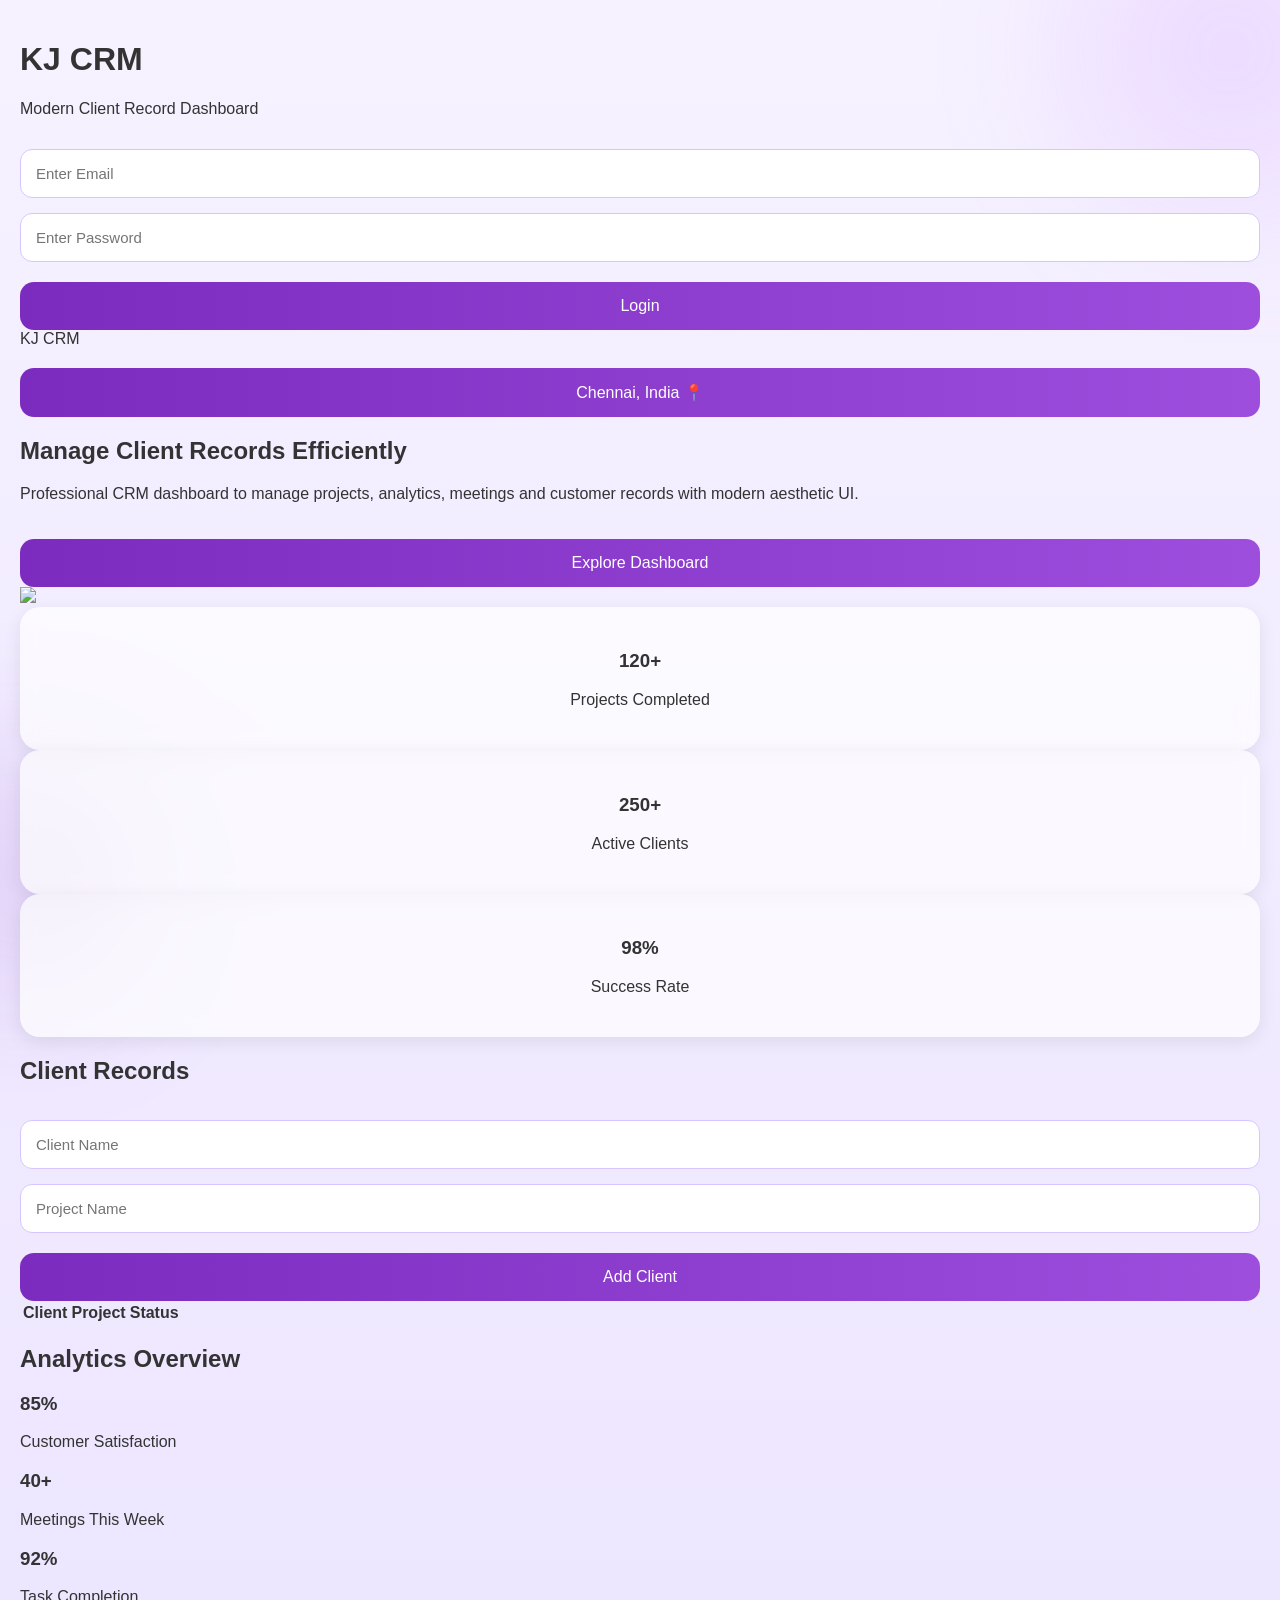
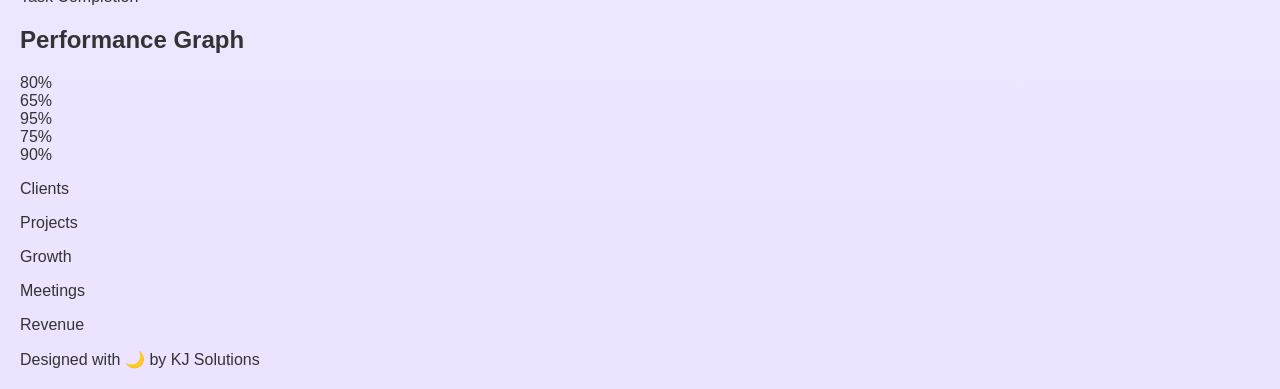
==== commit 1434e373: "Add KJ CRM Dashboard HTML structure This HTML file contains the structure for the KJ CRM Dashboard, " ====
--- a/Task2.html
+++ b/Task2.html
@@ -1,660 +1,29 @@
 <!DOCTYPE html>
 <html lang="en">
+
 <head>
 
 <meta charset="UTF-8">
-<meta name="viewport" content="width=device-width, initial-scale=1.0">
-
-<title>KJ Solutions CRM</title>
-
-<link rel="preconnect" href="https://fonts.googleapis.com">
-
-<link href="https://fonts.googleapis.com/css2?family=Poppins:wght@300;400;500;600;700&display=swap" rel="stylesheet">
-
-<style>
-
-*{
-    margin:0;
-    padding:0;
-    box-sizing:border-box;
-    font-family:'Poppins',sans-serif;
-}
-
-body{
-
-    background:
-    linear-gradient(
-    135deg,
-    #ffcad4,
-    #cdb4db,
-    #1b1b1b
-    );
-
-    color:white;
-
-    overflow-x:hidden;
-}
-
-/* LOGIN */
-
-.login-page{
-
-    width:100%;
-    height:100vh;
-
-    display:flex;
-    justify-content:center;
-    align-items:center;
-
-    padding:20px;
-}
-
-.login-box{
-
-    width:100%;
-    max-width:420px;
-
-    background:rgba(255,255,255,0.08);
-
-    backdrop-filter:blur(18px);
-
-    padding:40px;
-
-    border-radius:30px;
-
-    box-shadow:0 10px 30px rgba(0,0,0,0.25);
-
-    animation:fadeIn 1s ease;
-}
-
-.login-box h1{
-
-    font-size:42px;
-
-    margin-bottom:10px;
-}
-
-.login-box p{
-
-    margin-bottom:30px;
-
-    color:#f5dce8;
-}
-
-.login-box input{
-
-    width:100%;
-
-    padding:16px;
-
-    border:none;
-    outline:none;
-
-    border-radius:15px;
-
-    margin-bottom:20px;
-
-    background:rgba(255,255,255,0.15);
-
-    color:white;
-
-    font-size:16px;
-}
-
-.login-box input::placeholder{
-
-    color:#f5dce8;
-}
-
-.login-box button{
-
-    width:100%;
-
-    padding:16px;
-
-    border:none;
-
-    border-radius:20px;
-
-    background:
-    linear-gradient(
-    to right,
-    #ff8fab,
-    #d7b8ff
-    );
-
-    color:white;
-
-    font-size:18px;
-    font-weight:600;
-
-    cursor:pointer;
-
-    transition:0.4s;
-}
-
-.login-box button:hover{
-
-    transform:translateY(-3px);
-
-    box-shadow:0 0 20px #ffb3cb;
-}
-
-/* DASHBOARD */
-
-.dashboard{
-
-    display:none;
-
-    width:100%;
-
-    padding:40px;
-}
-
-/* TOPBAR */
-
-.topbar{
-
-    display:flex;
-    justify-content:space-between;
-    align-items:center;
-
-    margin-bottom:60px;
-}
-
-.logo{
-
-    font-size:42px;
-    font-weight:700;
-}
-
-.location-btn{
-
-    padding:15px 30px;
-
-    border:none;
-
-    border-radius:20px;
-
-    background:
-    linear-gradient(
-    to right,
-    #ff8fab,
-    #d7b8ff
-    );
-
-    color:white;
-
-    font-weight:600;
-}
-
-/* HERO */
-
-.hero-section{
-
-    display:flex;
-    justify-content:space-between;
-    align-items:center;
-
-    gap:50px;
-
-    margin-bottom:70px;
-}
-
-.hero-text{
-
-    flex:1;
-}
-
-.hero-text h2{
-
-    font-size:68px;
-
-    line-height:1.1;
-
-    margin-bottom:25px;
-
-    color:#ffe5f0;
-}
-
-.hero-text p{
-
-    font-size:19px;
-
-    line-height:1.9;
-
-    margin-bottom:30px;
-
-    color:#f5dce8;
-}
-
-.hero-text button{
-
-    padding:18px 40px;
-
-    border:none;
-
-    border-radius:30px;
-
-    background:
-    linear-gradient(
-    to right,
-    #ff8fab,
-    #d7b8ff
-    );
-
-    color:white;
-
-    font-size:18px;
-
-    cursor:pointer;
-
-    transition:0.4s;
-}
-
-.hero-text button:hover{
-
-    transform:translateY(-4px);
-}
-
-.hero-image{
-
-    flex:1;
-}
-
-.hero-image img{
-
-    width:100%;
-
-    border-radius:35px;
-
-    box-shadow:0 10px 40px rgba(0,0,0,0.3);
-
-    animation:float 4s ease infinite;
-}
-
-/* STATS */
-
-.stats-section{
-
-    display:grid;
-
-    grid-template-columns:
-    repeat(auto-fit,minmax(220px,1fr));
-
-    gap:25px;
-
-    margin-bottom:70px;
-}
-
-.stat-card{
-
-    background:rgba(255,255,255,0.08);
-
-    backdrop-filter:blur(15px);
-
-    padding:35px;
-
-    border-radius:30px;
-
-    transition:0.4s;
-}
-
-.stat-card:hover{
-
-    transform:translateY(-8px);
-}
-
-.stat-card h3{
-
-    font-size:48px;
-
-    margin-bottom:10px;
-}
-
-/* CLIENT RECORDS */
-
-.client-section{
-
-    background:rgba(255,255,255,0.08);
-
-    padding:35px;
-
-    border-radius:30px;
-
-    margin-bottom:70px;
-}
-
-.client-section h2{
-
-    font-size:42px;
-
-    margin-bottom:30px;
-}
-
-.client-section input{
-
-    width:100%;
-
-    padding:16px;
-
-    margin-bottom:20px;
-
-    border:none;
-    outline:none;
-
-    border-radius:15px;
-
-    background:rgba(255,255,255,0.15);
-
-    color:white;
-}
-
-.client-section input::placeholder{
-
-    color:#f5dce8;
-}
-
-.client-section button{
-
-    padding:15px 35px;
-
-    border:none;
-
-    border-radius:20px;
-
-    background:
-    linear-gradient(
-    to right,
-    #ff8fab,
-    #d7b8ff
-    );
-
-    color:white;
-
-    font-weight:600;
-
-    cursor:pointer;
-
-    margin-bottom:30px;
-}
-
-table{
-
-    width:100%;
-
-    border-collapse:collapse;
-}
-
-th,td{
-
-    padding:18px;
-
-    text-align:left;
-}
-
-th{
-
-    background:rgba(255,255,255,0.1);
-}
-
-tr{
-
-    border-bottom:1px solid rgba(255,255,255,0.1);
-}
-
-/* ANALYTICS */
-
-.analytics{
-
-    margin-bottom:70px;
-}
-
-.analytics h2{
-
-    font-size:42px;
-
-    margin-bottom:30px;
-}
-
-.analytics-grid{
-
-    display:grid;
-
-    grid-template-columns:
-    repeat(auto-fit,minmax(250px,1fr));
-
-    gap:25px;
-}
-
-.analytics-card{
-
-    background:rgba(255,255,255,0.08);
-
-    padding:35px;
-
-    border-radius:30px;
-
-    transition:0.4s;
-}
-
-.analytics-card:hover{
-
-    transform:scale(1.03);
-}
-
-.analytics-card h3{
-
-    font-size:42px;
-
-    margin-bottom:15px;
-}
-
-/* GRAPH */
-
-.graph-container{
-
-    background:rgba(255,255,255,0.08);
-
-    padding:30px;
-
-    border-radius:30px;
-
-    margin-top:30px;
-}
-
-.graph-card{
-
-    display:flex;
-
-    justify-content:space-around;
-
-    align-items:flex-end;
-
-    height:300px;
-
-    gap:20px;
-}
-
-.bar{
-
-    width:60px;
-
-    border-radius:20px 20px 0 0;
-
-    position:relative;
-
-    animation:grow 2s ease;
-}
-
-.bar span{
-
-    position:absolute;
-
-    top:-35px;
-
-    left:50%;
-
-    transform:translateX(-50%);
-}
-
-.bar1{
-
-    height:220px;
-
-    background:
-    linear-gradient(
-    to top,
-    #ff8fab,
-    #ffd6e0
-    );
-}
-
-.bar2{
-
-    height:170px;
-
-    background:
-    linear-gradient(
-    to top,
-    #cdb4db,
-    #f4e1ff
-    );
-}
-
-.bar3{
-
-    height:260px;
-
-    background:
-    linear-gradient(
-    to top,
-    #ff8fab,
-    #d7b8ff
-    );
-}
-
-.bar4{
-
-    height:200px;
-
-    background:
-    linear-gradient(
-    to top,
-    #ffc2d1,
-    #e9c6ff
-    );
-}
-
-.bar5{
-
-    height:240px;
-
-    background:
-    linear-gradient(
-    to top,
-    #ff9eb5,
-    #e0bbff
-    );
-}
-
-.graph-labels{
-
-    display:flex;
-
-    justify-content:space-around;
-
-    margin-top:20px;
-
-    color:#f5dce8;
-}
-
-/* FOOTER */
-
-footer{
-
-    text-align:center;
-
-    padding:30px;
-
-    color:#f5dce8;
-}
-
-/* MOBILE */
-
-@media(max-width:768px){
-
-.hero-section{
-
-    flex-direction:column;
-}
-
-.hero-text h2{
-
-    font-size:48px;
-}
-
-.topbar{
-
-    flex-direction:column;
-
-    gap:20px;
-}
-
-.dashboard{
-
-    padding:20px;
-}
-
-}
-
-/* ANIMATIONS */
-
-@keyframes float{
-
-0%{
-    transform:translateY(0);
-}
-
-50%{
-    transform:translateY(-15px);
-}
-
-100%{
-    transform:translateY(0);
-}
-
-}
-
-@keyframes grow{
-
-from{
-    height:0;
-}
-
-}
-
-@keyframes fadeIn{
-
-from{
-    opacity:0;
-    transform:translateY(20px);
-}
-
-to{
-    opacity:1;
-    transform:translateY(0);
-}
-
-}
-
-</style>
+
+<meta name="viewport"
+content="width=device-width, initial-scale=1.0">
+
+<title>KJ CRM Dashboard</title>
+
+<link rel="preconnect"
+href="https://fonts.googleapis.com">
+
+<link href="https://fonts.googleapis.com/css2?family=Poppins:wght@300;400;500;600;700&display=swap"
+rel="stylesheet">
+
+<link rel="stylesheet"
+href="Task2.css">
 
 </head>
 
 <body>
 
-<!-- LOGIN -->
+<!-- LOGIN PAGE -->
 
 <div class="login-page">
 
@@ -737,9 +106,7 @@
 
 <h3>120+</h3>
 
-<p>
-Projects Completed
-</p>
+<p>Projects Completed</p>
 
 </div>
 
@@ -747,9 +114,7 @@
 
 <h3>250+</h3>
 
-<p>
-Active Clients
-</p>
+<p>Active Clients</p>
 
 </div>
 
@@ -757,21 +122,17 @@
 
 <h3>98%</h3>
 
-<p>
-Success Rate
-</p>
-
-</div>
-
-</div>
-
-<!-- CLIENT RECORDS -->
+<p>Success Rate</p>
+
+</div>
+
+</div>
+
+<!-- CLIENT SECTION -->
 
 <div class="client-section">
 
-<h2>
-Client Records
-</h2>
+<h2>Client Records</h2>
 
 <input type="text"
 id="clientName"
@@ -811,9 +172,7 @@
 
 <div class="analytics">
 
-<h2>
-Analytics Overview
-</h2>
+<h2>Analytics Overview</h2>
 
 <div class="analytics-grid">
 
@@ -821,9 +180,7 @@
 
 <h3>85%</h3>
 
-<p>
-Customer Satisfaction
-</p>
+<p>Customer Satisfaction</p>
 
 </div>
 
@@ -831,9 +188,7 @@
 
 <h3>40+</h3>
 
-<p>
-Meetings This Week
-</p>
+<p>Meetings This Week</p>
 
 </div>
 
@@ -841,9 +196,7 @@
 
 <h3>92%</h3>
 
-<p>
-Task Completion
-</p>
+<p>Task Completion</p>
 
 </div>
 
@@ -855,9 +208,7 @@
 
 <div class="analytics">
 
-<h2>
-Performance Graph
-</h2>
+<h2>Performance Graph</h2>
 
 <div class="graph-container">
 
@@ -888,13 +239,9 @@
 <div class="graph-labels">
 
 <p>Clients</p>
-
 <p>Projects</p>
-
 <p>Growth</p>
-
 <p>Meetings</p>
-
 <p>Revenue</p>
 
 </div>
@@ -903,8 +250,6 @@
 
 </div>
 
-<!-- FOOTER -->
-
 <footer>
 
 Designed with 🌙 by KJ Solutions
@@ -913,56 +258,7 @@
 
 </div>
 
-<!-- JAVASCRIPT -->
-
-<script>
-
-function showDashboard(){
-
-document.querySelector(".login-page")
-.style.display="none";
-
-document.getElementById("dashboard")
-.style.display="block";
-
-}
-
-function addClient(){
-
-const name =
-document.getElementById("clientName").value;
-
-const project =
-document.getElementById("clientProject").value;
-
-if(name==="" || project===""){
-
-alert("Please fill all fields");
-
-return;
-
-}
-
-const table =
-document.getElementById("clientTable");
-
-const row =
-table.insertRow();
-
-row.innerHTML=`
-
-<td>${name}</td>
-<td>${project}</td>
-<td>Active</td>
-
-`;
-
-document.getElementById("clientName").value="";
-document.getElementById("clientProject").value="";
-
-}
-
-</script>
+<script src="Task2.js"></script>
 
 </body>
-</html>
+  </html>
--- a/Task2.css
+++ b/Task2.css
@@ -0,0 +1,375 @@
+body {
+  margin: 0;
+  padding: 20px;
+  font-family: Arial, sans-serif;
+
+  background:
+  linear-gradient(to bottom,
+  #f6f2ff,
+  #ebe3ff);
+
+  color: #333;
+
+  animation: fadeIn 1s ease;
+}
+
+/* PAGE FADE */
+
+@keyframes fadeIn {
+
+  from {
+    opacity: 0;
+    transform: translateY(20px);
+  }
+
+  to {
+    opacity: 1;
+    transform: translateY(0);
+  }
+
+}
+
+/* BACKGROUND GLOW EFFECTS */
+
+body::before {
+
+  content: "";
+
+  position: fixed;
+
+  width: 300px;
+  height: 300px;
+
+  background: #c77dff;
+
+  border-radius: 50%;
+
+  top: -100px;
+  right: -100px;
+
+  opacity: 0.2;
+
+  filter: blur(80px);
+
+  z-index: -1;
+
+}
+
+body::after {
+
+  content: "";
+
+  position: fixed;
+
+  width: 250px;
+  height: 250px;
+
+  background: #7b2cbf;
+
+  border-radius: 50%;
+
+  bottom: -100px;
+  left: -100px;
+
+  opacity: 0.15;
+
+  filter: blur(80px);
+
+  z-index: -1;
+
+}
+
+.container {
+  max-width: 1000px;
+  margin: auto;
+}
+
+/* HEADER */
+
+header {
+  text-align: center;
+  margin-bottom: 30px;
+}
+
+header h1 {
+
+  color: #5a189a;
+
+  font-size: 42px;
+
+  text-align: center;
+
+  animation:
+  glow 2s ease-in-out infinite alternate;
+
+}
+
+@keyframes glow {
+
+  from {
+
+    text-shadow:
+    0px 0px 5px #c77dff,
+    0px 0px 10px #c77dff;
+
+  }
+
+  to {
+
+    text-shadow:
+    0px 0px 15px #9d4edd,
+    0px 0px 25px #9d4edd;
+
+  }
+
+}
+
+header p {
+  color: #666;
+  font-size: 17px;
+}
+
+/* STATS */
+
+.stats {
+  display: flex;
+  gap: 20px;
+  margin-bottom: 25px;
+}
+
+.stat-card {
+
+  flex: 1;
+
+  background:
+  rgba(255,255,255,0.7);
+
+  backdrop-filter: blur(10px);
+
+  padding: 25px;
+
+  border-radius: 20px;
+
+  text-align: center;
+
+  box-shadow:
+  0px 5px 18px rgba(0,0,0,0.08);
+
+  transition: 0.4s ease;
+
+}
+
+.stat-card:hover {
+
+  transform:
+  translateY(-8px);
+
+  box-shadow:
+  0px 10px 28px rgba(90,24,154,0.15);
+
+}
+
+.stat-card h2 {
+
+  color: #7b2cbf;
+  font-size: 38px;
+
+}
+
+/* MAIN CARDS */
+
+.main-card {
+
+  background:
+  rgba(255,255,255,0.7);
+
+  backdrop-filter: blur(10px);
+
+  padding: 30px;
+
+  border-radius: 22px;
+
+  margin-bottom: 25px;
+
+  box-shadow:
+  0px 5px 18px rgba(0,0,0,0.08);
+
+  transition: 0.4s ease;
+
+}
+
+.main-card:hover {
+
+  transform:
+  translateY(-6px);
+
+  box-shadow:
+  0px 10px 28px rgba(90,24,154,0.12);
+
+}
+
+/* INPUTS */
+
+input,
+textarea,
+select {
+
+  width: 100%;
+
+  padding: 15px;
+
+  margin-top: 15px;
+
+  border-radius: 12px;
+
+  border:
+  1px solid #d7c5ff;
+
+  font-size: 15px;
+
+  box-sizing: border-box;
+
+  transition: 0.3s;
+
+}
+
+input:focus,
+textarea:focus,
+select:focus {
+
+  outline: none;
+
+  border-color: #9d4edd;
+
+  box-shadow:
+  0px 0px 10px rgba(157,78,221,0.2);
+
+}
+
+textarea {
+  height: 90px;
+}
+
+/* BUTTON */
+
+button {
+
+  width: 100%;
+
+  margin-top: 20px;
+
+  background:
+  linear-gradient(to right,
+  #7b2cbf,
+  #9d4edd);
+
+  color: white;
+
+  border: none;
+
+  padding: 15px;
+
+  border-radius: 14px;
+
+  font-size: 16px;
+
+  transition: 0.3s;
+
+}
+
+button:hover {
+
+  transform: scale(1.03);
+
+  box-shadow:
+  0px 0px 18px rgba(157,78,221,0.4);
+
+}
+
+/* SEARCH */
+
+.search-box {
+  margin-bottom: 20px;
+}
+
+/* CLIENT CARDS */
+
+.client-card {
+
+  background: #f5f0ff;
+
+  padding: 22px;
+
+  border-radius: 18px;
+
+  margin-top: 20px;
+
+  line-height: 1.8;
+
+  transition: 0.4s ease;
+
+  animation:
+  popUp 0.5s ease;
+
+}
+
+.client-card:hover {
+
+  transform:
+  translateY(-5px);
+
+  box-shadow:
+  0px 8px 20px rgba(90,24,154,0.12);
+
+}
+
+@keyframes popUp {
+
+  from {
+    opacity: 0;
+    transform: scale(0.9);
+  }
+
+  to {
+    opacity: 1;
+    transform: scale(1);
+  }
+
+}
+
+/* STATUS TAGS */
+
+.status {
+
+  display: inline-block;
+
+  padding: 6px 14px;
+
+  border-radius: 25px;
+
+  color: white;
+
+  font-size: 14px;
+
+  margin-top: 10px;
+
+}
+
+.new {
+  background: #7b2cbf;
+}
+
+.pending {
+  background: #ff9f1c;
+}
+
+.completed {
+  background: #2dc653;
+}
+
+/* DELETE BUTTON */
+
+.delete-btn {
+  margin-top: 15px;
+  background: #e63946;
+}
